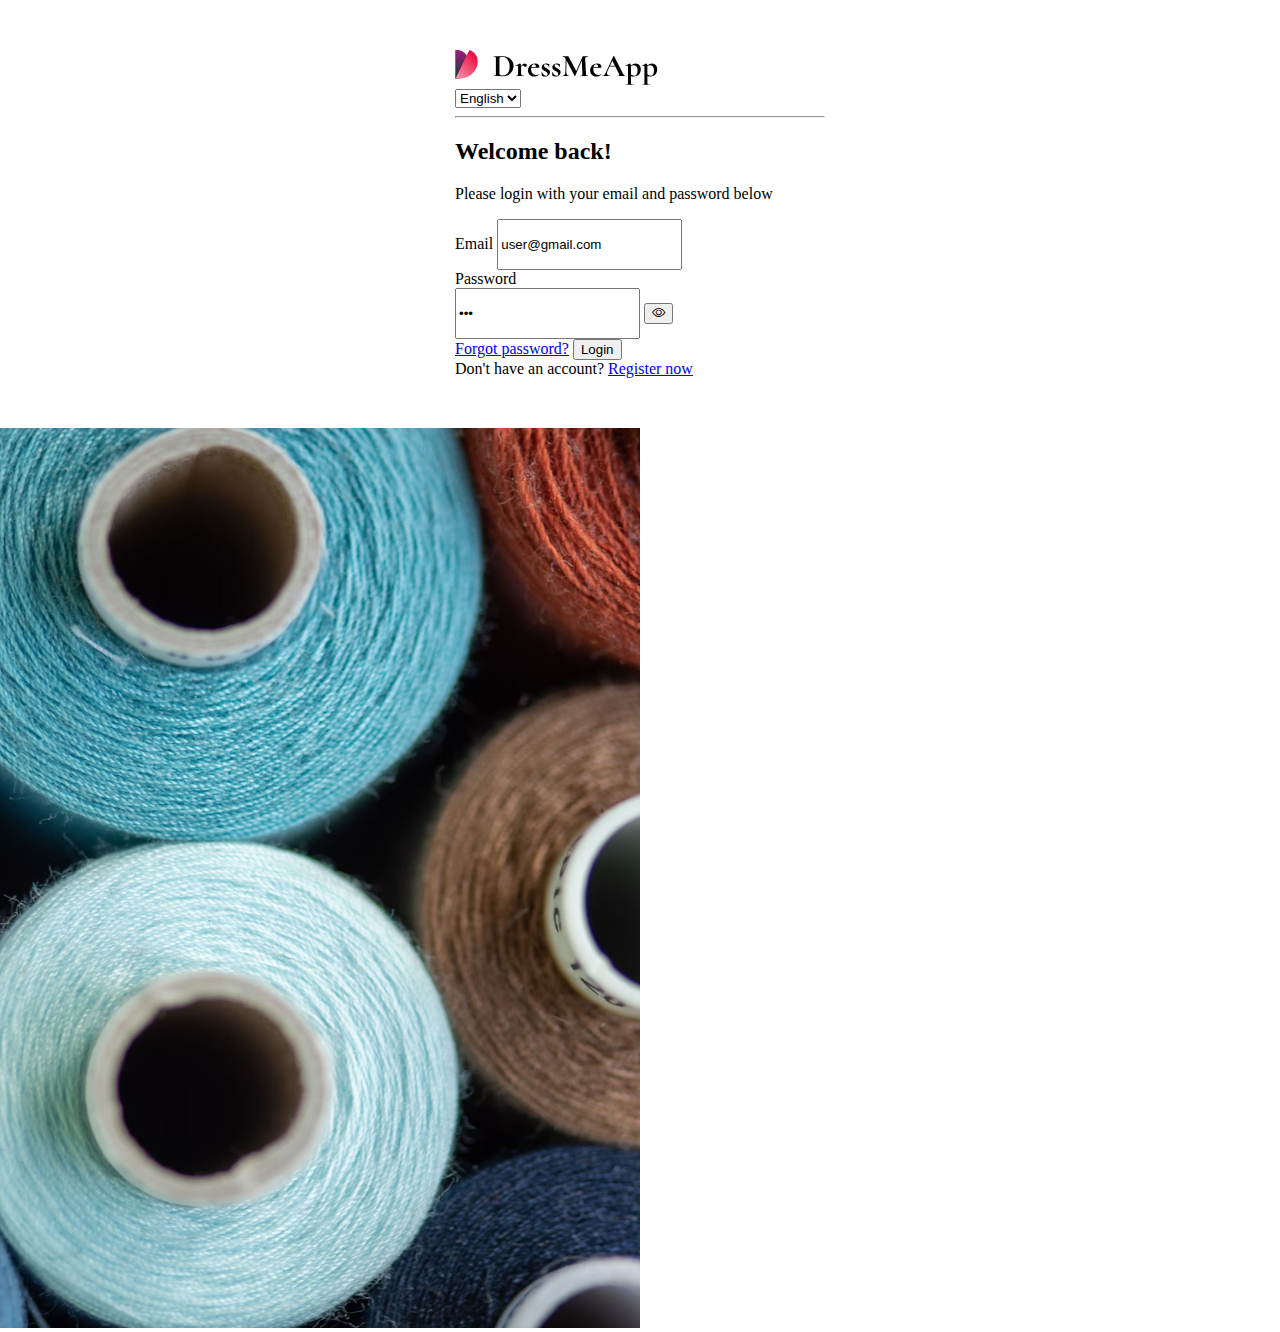
==== index.html @ f340aedc "Add object-fit property to image container for better responsiveness" ====
<!DOCTYPE html>
<html lang="en">
  <head>
    <meta charset="utf-8" />
    <meta name="viewport" content="width=device-width, initial-scale=1" />
    <link rel="icon" type="image/x-icon" href="./assets/image/logo-auth-mobile.svg" />
    <title>DressMeApp</title>
    <link
      href="https://cdn.jsdelivr.net/npm/bootstrap@5.2.3/dist/css/bootstrap.min.css"
      rel="stylesheet"
      integrity="sha384-rbsA2VBKQhggwzxH7pPCaAqO46MgnOM80zW1RWuH61DGLwZJEdK2Kadq2F9CUG65"
      crossorigin="anonymous"
    />
    <link rel="stylesheet" href="https://cdn.jsdelivr.net/npm/bootstrap-icons@1.11.0/font/bootstrap-icons.css" />
    <style>
      body {
        background-color: #ffffff;
        height: 100vh;
        margin: 0;
        overflow: hidden;
      }
      .login-container {
        max-width: 370px;
        margin: 50px auto;
        width: 100%;
      }
      .img-container {
        width: 50vw;
        height: 100vh;
        object-fit: cover;
      }
      .input {
        height: 45px;
      }
    </style>
  </head>
  <body>
    <div class="container-fluid">
      <div class="row">
        <!-- section1: form login -->
        <div class="col">
          <div class="login-container">
            <div class="d-flex mb-5 justify-content-between">
              <img src="./assets/image/logo-auth.svg" alt="" />
              <div class="" style="width: 84px">
                <select class="form-select">
                  <option selected value="1">English</option>
                  <option value="2">Italiano</option>
                </select>
              </div>
            </div>
            <hr />
            <h2 class="mt-5 mb-2 fw-bold">Welcome back!</h2>
            <p class="mb-4">Please login with your email and password below</p>
            <form id="loginForm">
              <div class="mb-3">
                <label for="email" class="form-label fw-bold">Email</label>
                <input type="email" value="user@gmail.com" class="form-control input" id="email" required />
              </div>
              <div class="mb-2">
                <label for="password" class="form-label fw-bold">Password</label>
                <div class="input-group">
                  <input
                    type="password"
                    value="123"
                    class="form-control input border border-end-0"
                    id="password"
                    required
                  />
                  <button class="btn border border-start-0" type="button" id="togglePassword">
                    <i class="bi bi-eye" id="toggleIcon"></i>
                  </button>
                </div>
              </div>
              <a href="#" class="forgot-password fw-bold text-decoration-none">Forgot password?</a>
              <div id="warning" class="text-danger mt-2" style="display: none">Invalid email or password</div>
              <button type="submit" class="btn btn-primary w-100 mt-4 p-2 rounded-3 fw-bold">Login</button>
            </form>
            <div class="mt-5">
              <span class="text-muted">Don't have an account? </span>
              <a href="#" class="fw-bold">Register now</a>
            </div>
          </div>
        </div>
        <!-- section 2: img login -->
        <div class="col">
          <img src="/assets/image/banner-login.png" class="img-container" />
        </div>
      </div>
    </div>

    <script
      src="https://cdn.jsdelivr.net/npm/bootstrap@5.2.3/dist/js/bootstrap.bundle.min.js"
      integrity="sha384-kenU1KFdBIe4zVF0s0G1M5b4hcpxyD9F7jL+jjXkk+Q2h455rYXK/7HAuoJl+0I4"
      crossorigin="anonymous"
    ></script>
    <script>
      document.getElementById('loginForm').addEventListener('submit', function (event) {
        event.preventDefault();
        const email = document.getElementById('email').value;
        const password = document.getElementById('password').value;
        const validEmail = 'user@gmail.com';
        const validPassword = '123';

        if (email === validEmail && password === validPassword) {
          window.location.href = '/pages/customers.html';
        } else {
          document.getElementById('warning').style.display = 'block';
        }
      });

      document.getElementById('togglePassword').addEventListener('click', function () {
        const passwordField = document.getElementById('password');
        const toggleIcon = document.getElementById('toggleIcon');
        if (passwordField.type === 'password') {
          passwordField.type = 'text';
          toggleIcon.classList.remove('bi-eye');
          toggleIcon.classList.add('bi-eye-slash');
        } else {
          passwordField.type = 'password';
          toggleIcon.classList.remove('bi-eye-slash');
          toggleIcon.classList.add('bi-eye');
        }
      });
    </script>
  </body>
</html>
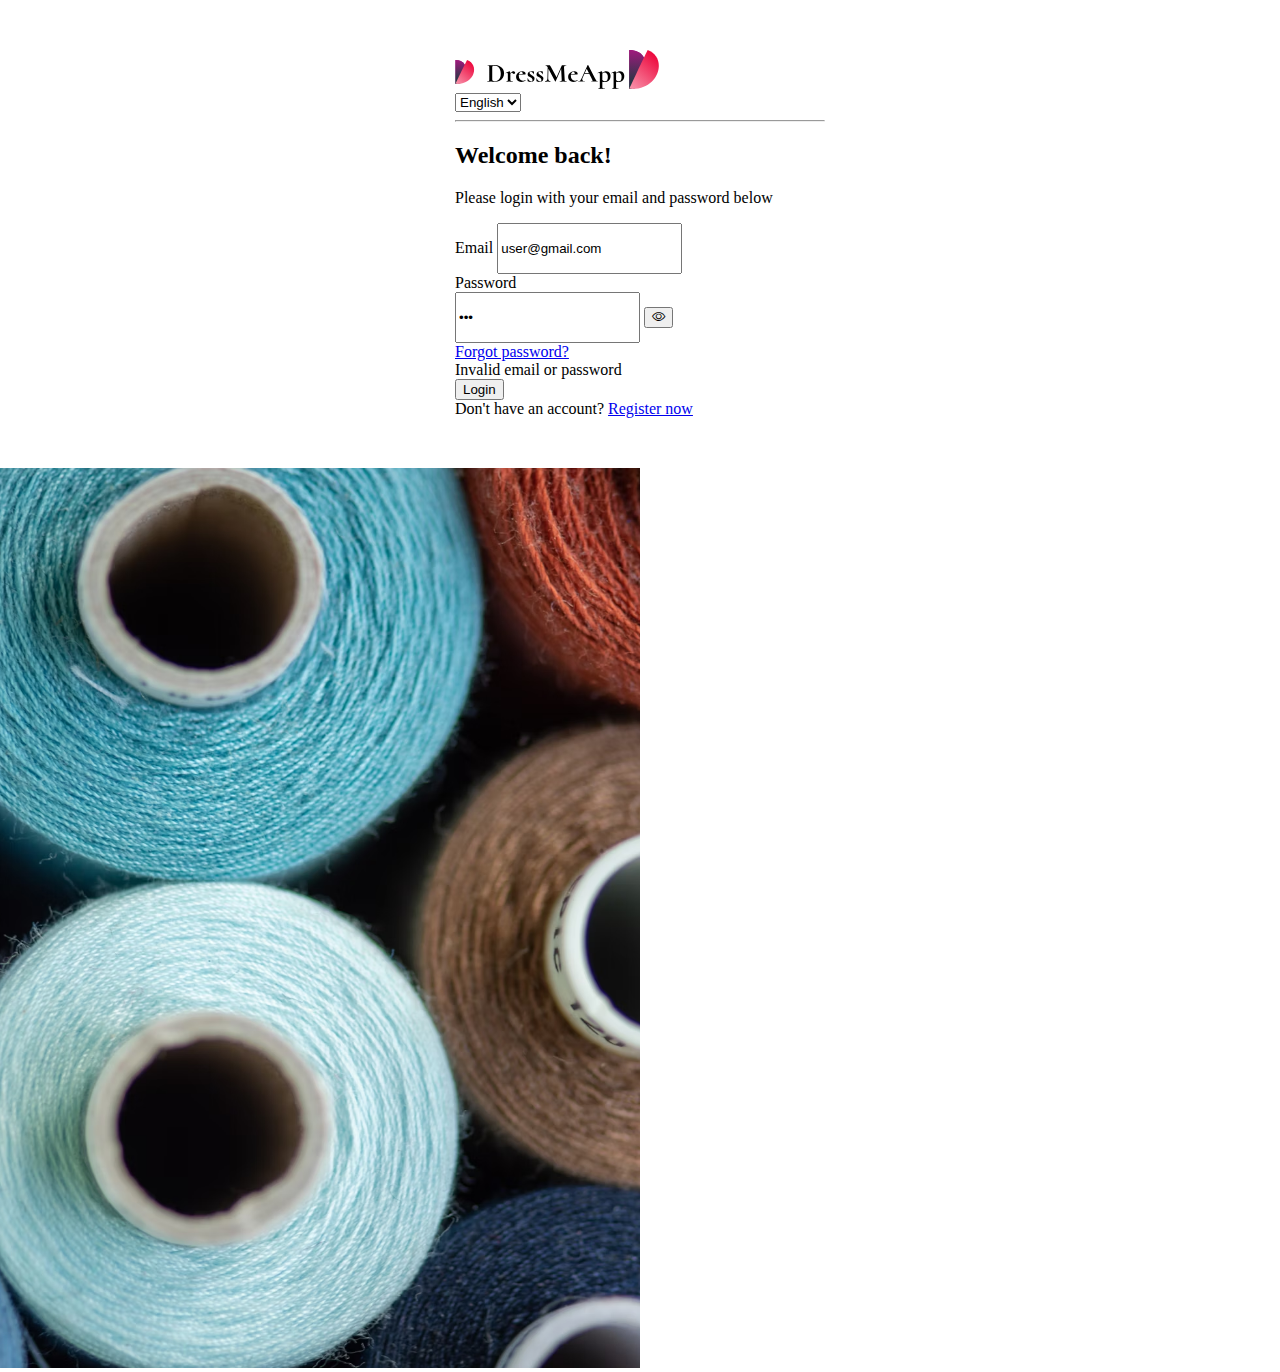
==== commit 38b4efa4: "Refactor login and customer pages with improved styling and structure" ====
--- a/index.html
+++ b/index.html
@@ -12,36 +12,17 @@
       crossorigin="anonymous"
     />
     <link rel="stylesheet" href="https://cdn.jsdelivr.net/npm/bootstrap-icons@1.11.0/font/bootstrap-icons.css" />
-    <style>
-      body {
-        background-color: #ffffff;
-        height: 100vh;
-        margin: 0;
-        overflow: hidden;
-      }
-      .login-container {
-        max-width: 370px;
-        margin: 50px auto;
-        width: 100%;
-      }
-      .img-container {
-        width: 50vw;
-        height: 100vh;
-        object-fit: cover;
-      }
-      .input {
-        height: 45px;
-      }
-    </style>
+    <link rel="stylesheet" href="./assets/style/login.css" />
   </head>
   <body>
     <div class="container-fluid">
       <div class="row">
         <!-- section1: form login -->
-        <div class="col">
+        <div class="col-12 col-md-6">
           <div class="login-container">
             <div class="d-flex mb-5 justify-content-between">
-              <img src="./assets/image/logo-auth.svg" alt="" />
+              <img src="./assets/image/logo-auth.svg" alt="logo" style="width: 170px" class="d-none d-md-block" />
+              <img src="./assets/image/logo-auth-mobile.svg" alt="logo" style="width: 30px" class="d-md-none d-block" />
               <div class="" style="width: 84px">
                 <select class="form-select">
                   <option selected value="1">English</option>
@@ -49,9 +30,9 @@
                 </select>
               </div>
             </div>
-            <hr />
-            <h2 class="mt-5 mb-2 fw-bold">Welcome back!</h2>
-            <p class="mb-4">Please login with your email and password below</p>
+            <hr class="d-none d-md-block" />
+            <h2 class="mt-5 mb-2 fw-bold text-center text-md-start">Welcome back!</h2>
+            <p class="mb-4 text-center text-md-start">Please login with your email and password below</p>
             <form id="loginForm">
               <div class="mb-3">
                 <label for="email" class="form-label fw-bold">Email</label>
@@ -73,7 +54,7 @@
                 </div>
               </div>
               <a href="#" class="forgot-password fw-bold text-decoration-none">Forgot password?</a>
-              <div id="warning" class="text-danger mt-2" style="display: none">Invalid email or password</div>
+              <div id="warning" class="text-danger mt-2 d-none">Invalid email or password</div>
               <button type="submit" class="btn btn-primary w-100 mt-4 p-2 rounded-3 fw-bold">Login</button>
             </form>
             <div class="mt-5">
@@ -83,7 +64,7 @@
           </div>
         </div>
         <!-- section 2: img login -->
-        <div class="col">
+        <div class="col-12 col-md-6 d-none d-md-block">
           <img src="/assets/image/banner-login.png" class="img-container" />
         </div>
       </div>
--- a/assets/style/login.css
+++ b/assets/style/login.css
@@ -0,0 +1,23 @@
+body {
+  background-color: #ffffff;
+  height: 100vh;
+  margin: 0;
+  overflow: hidden;
+}
+.login-container {
+  max-width: 370px;
+  margin: 50px auto;
+  width: 100%;
+}
+.img-container {
+  object-fit: cover;
+}
+.input {
+  height: 45px;
+}
+@media (min-width: 768px) {
+  .img-container {
+    width: 50vw;
+    height: 100vh;
+  }
+}
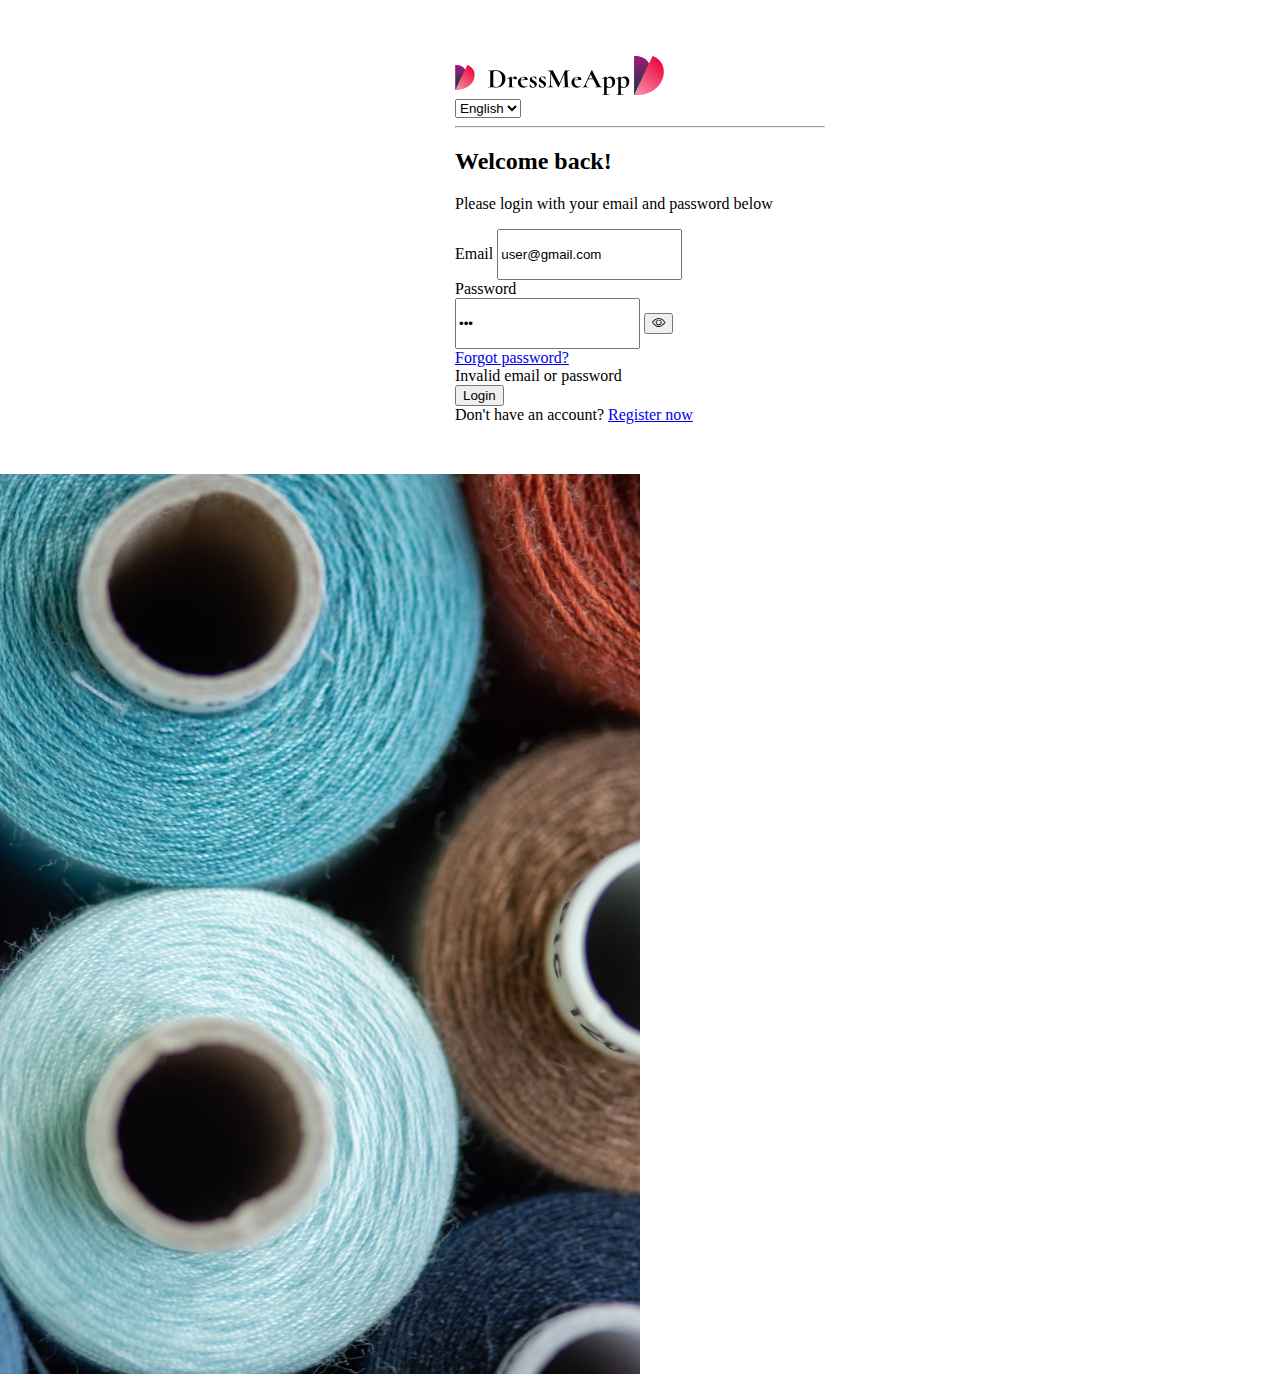
==== commit 43637bf6: "Improve login page layout with updated styling and better alignment" ====
--- a/index.html
+++ b/index.html
@@ -18,19 +18,19 @@
     <div class="container-fluid">
       <div class="row">
         <!-- section1: form login -->
-        <div class="col-12 col-md-6">
+        <div class="col-12 col-md-6 px-4">
           <div class="login-container">
-            <div class="d-flex mb-5 justify-content-between">
-              <img src="./assets/image/logo-auth.svg" alt="logo" style="width: 170px" class="d-none d-md-block" />
+            <div class="d-flex mb-5 justify-content-between align-items-center" style="margin-top: 56px">
+              <img src="./assets/image/logo-auth.svg" alt="logo" style="width: 175px" class="d-none d-md-block" />
               <img src="./assets/image/logo-auth-mobile.svg" alt="logo" style="width: 30px" class="d-md-none d-block" />
-              <div class="" style="width: 84px">
+              <div class="" style="width: 94px">
                 <select class="form-select">
                   <option selected value="1">English</option>
                   <option value="2">Italiano</option>
                 </select>
               </div>
             </div>
-            <hr class="d-none d-md-block" />
+            <hr class="d-none d-md-block" style="color: rgb(176, 176, 176)" />
             <h2 class="mt-5 mb-2 fw-bold text-center text-md-start">Welcome back!</h2>
             <p class="mb-4 text-center text-md-start">Please login with your email and password below</p>
             <form id="loginForm">
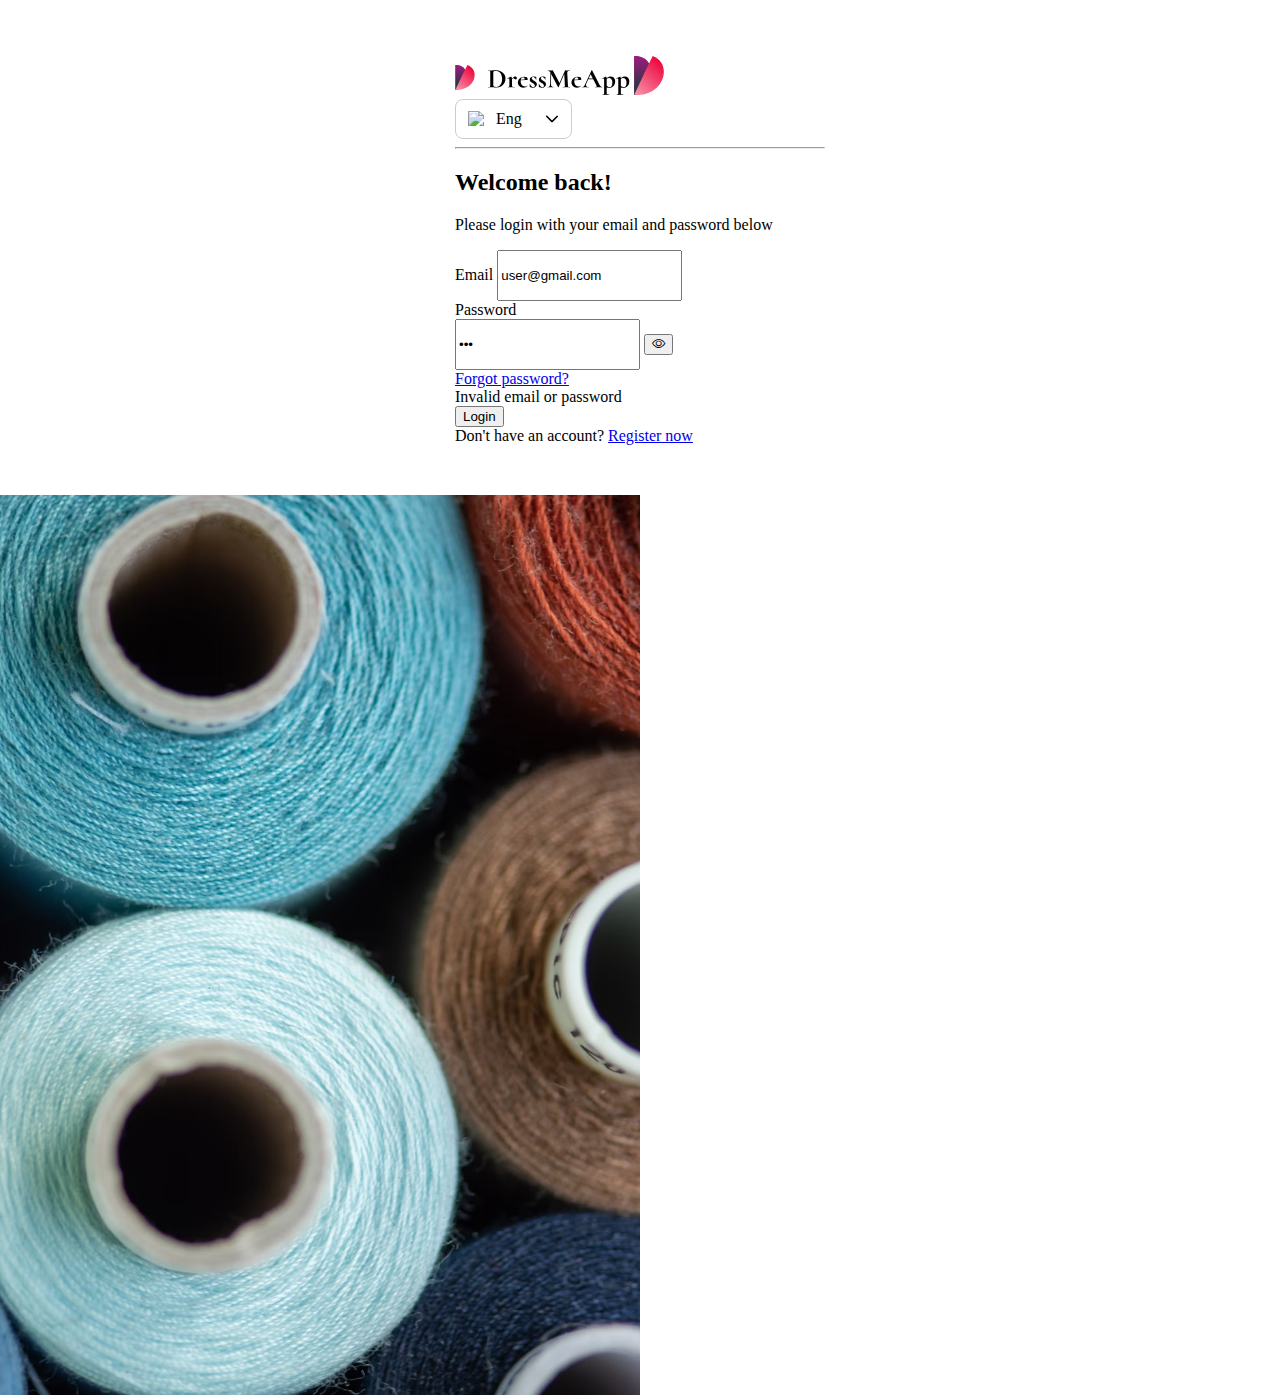
==== commit ac716a08: "implement custom select dropdown" ====
--- a/index.html
+++ b/index.html
@@ -23,11 +23,25 @@
             <div class="d-flex mb-5 justify-content-between align-items-center" style="margin-top: 56px">
               <img src="./assets/image/logo-auth.svg" alt="logo" style="width: 175px" class="d-none d-md-block" />
               <img src="./assets/image/logo-auth-mobile.svg" alt="logo" style="width: 30px" class="d-md-none d-block" />
-              <div class="" style="width: 94px">
-                <select class="form-select">
-                  <option selected value="1">English</option>
-                  <option value="2">Italiano</option>
-                </select>
+              <!-- select box -->
+              <div class="custom-select">
+                <div class="select-box" onclick="toggleOptions('flagSelect')">
+                  <div class="select-content">
+                    <img src="https://flagcdn.com/w20/us.png" class="flag" alt="US flag" />
+                    <span>Eng</span>
+                  </div>
+                  <img src="./assets/image/arrow-bot.svg" />
+                </div>
+                <div class="options" id="flagSelect">
+                  <div class="option" onclick="selectOption(this, 'flagSelect')">
+                    <img src="https://flagcdn.com/w20/us.png" class="flag" alt="US flag" />
+                    <span>English</span>
+                  </div>
+                  <div class="option" onclick="selectOption(this, 'flagSelect')">
+                    <img src="https://flagcdn.com/w20/it.png" class="flag" alt="Italy flag" />
+                    <span>Italiano</span>
+                  </div>
+                </div>
               </div>
             </div>
             <hr class="d-none d-md-block" style="color: rgb(176, 176, 176)" />
@@ -104,5 +118,40 @@
         }
       });
     </script>
+    <script>
+      function toggleOptions(id) {
+        const options = document.getElementById(id);
+        const allOptions = document.querySelectorAll('.options');
+
+        // Close all other option lists
+        allOptions.forEach((opt) => {
+          if (opt.id !== id) {
+            opt.style.display = 'none';
+          }
+        });
+
+        // Toggle current options
+        options.style.display = options.style.display === 'block' ? 'none' : 'block';
+      }
+
+      function selectOption(option, selectId) {
+        const select = document.querySelector(`#${selectId}`);
+        const selectBox = select.previousElementSibling;
+        const content = selectBox.querySelector('.select-content');
+        content.innerHTML =
+          option.querySelector('img').outerHTML + option.querySelector('span').textContent.substring(0, 3);
+        select.style.display = 'none';
+      }
+
+      // Close options when clicking outside
+      document.addEventListener('click', function (e) {
+        const selects = document.querySelectorAll('.custom-select');
+        selects.forEach((select) => {
+          if (!select.contains(e.target)) {
+            select.querySelector('.options').style.display = 'none';
+          }
+        });
+      });
+    </script>
   </body>
 </html>
--- a/assets/style/login.css
+++ b/assets/style/login.css
@@ -21,3 +21,55 @@
     height: 100vh;
   }
 }
+
+.custom-select {
+  position: relative;
+  width: 117px;
+}
+
+.select-box {
+  display: flex;
+  align-items: center;
+  justify-content: space-between;
+  padding: 10px 12px;
+  border: 1px solid #ccc;
+  border-radius: 8px;
+  cursor: pointer;
+}
+
+.select-content {
+  display: flex;
+  align-items: center;
+}
+
+.options {
+  position: absolute;
+  top: 100%;
+  left: 0;
+  right: 0;
+  background: white;
+  box-shadow: 0 0 10px rgba(0, 0, 0, 0.1);
+  border-radius: 8px;
+  margin-top: 4px;
+  padding: 10px 0;
+  display: none;
+  z-index: 1000;
+}
+
+.option {
+  display: flex;
+  align-items: center;
+  padding: 10px 12px;
+  cursor: pointer;
+}
+
+.option:hover {
+  background: #f5f5f5;
+}
+
+.flag {
+  width: 20px;
+  height: 15px;
+  margin-right: 8px;
+  object-fit: cover;
+}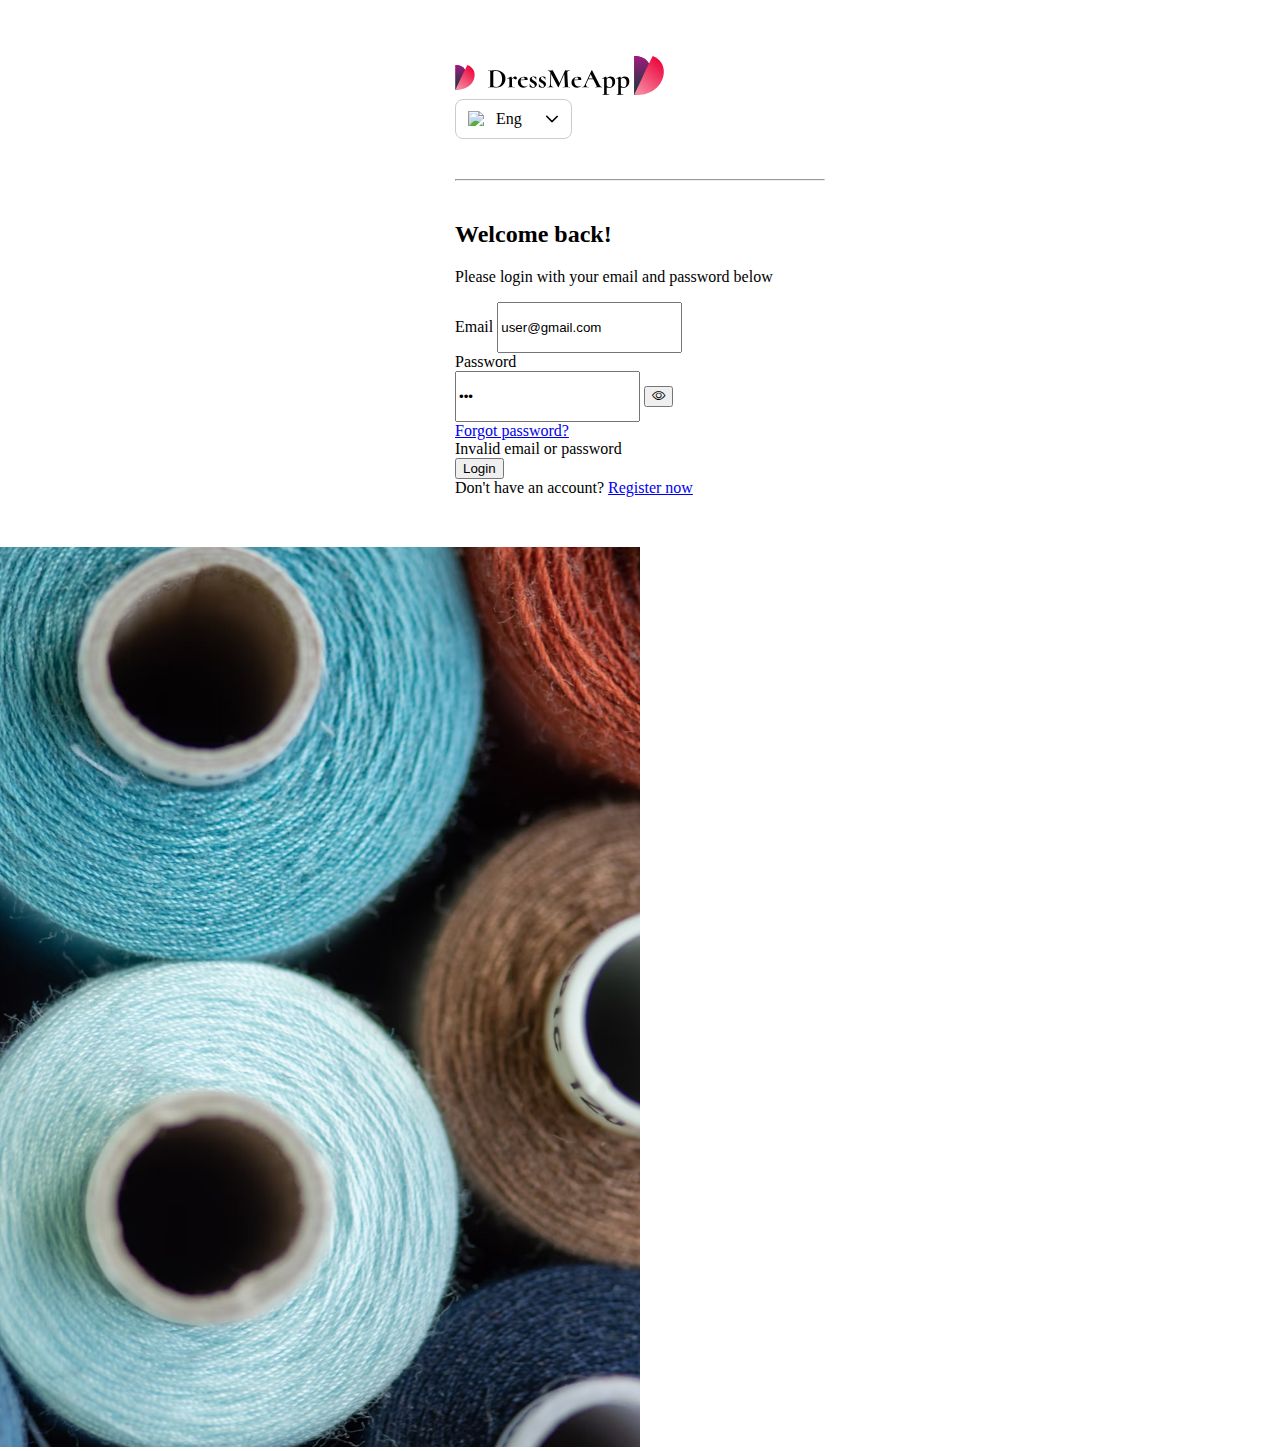
==== commit 45af5533: "Enhance login page styling with improved spacing and alignment" ====
--- a/index.html
+++ b/index.html
@@ -20,7 +20,10 @@
         <!-- section1: form login -->
         <div class="col-12 col-md-6 px-4">
           <div class="login-container">
-            <div class="d-flex mb-5 justify-content-between align-items-center" style="margin-top: 56px">
+            <div
+              class="d-flex justify-content-between align-items-center"
+              style="margin-top: 56px; margin-bottom: 40px"
+            >
               <img src="./assets/image/logo-auth.svg" alt="logo" style="width: 175px" class="d-none d-md-block" />
               <img src="./assets/image/logo-auth-mobile.svg" alt="logo" style="width: 30px" class="d-md-none d-block" />
               <!-- select box -->
@@ -45,7 +48,7 @@
               </div>
             </div>
             <hr class="d-none d-md-block" style="color: rgb(176, 176, 176)" />
-            <h2 class="mt-5 mb-2 fw-bold text-center text-md-start">Welcome back!</h2>
+            <h2 class="mb-2 fw-bold text-center text-md-start" style="margin-top: 40px">Welcome back!</h2>
             <p class="mb-4 text-center text-md-start">Please login with your email and password below</p>
             <form id="loginForm">
               <div class="mb-3">
@@ -72,7 +75,7 @@
               <button type="submit" class="btn btn-primary w-100 mt-4 p-2 rounded-3 fw-bold">Login</button>
             </form>
             <div class="mt-5">
-              <span class="text-muted">Don't have an account? </span>
+              <span>Don't have an account? </span>
               <a href="#" class="fw-bold">Register now</a>
             </div>
           </div>
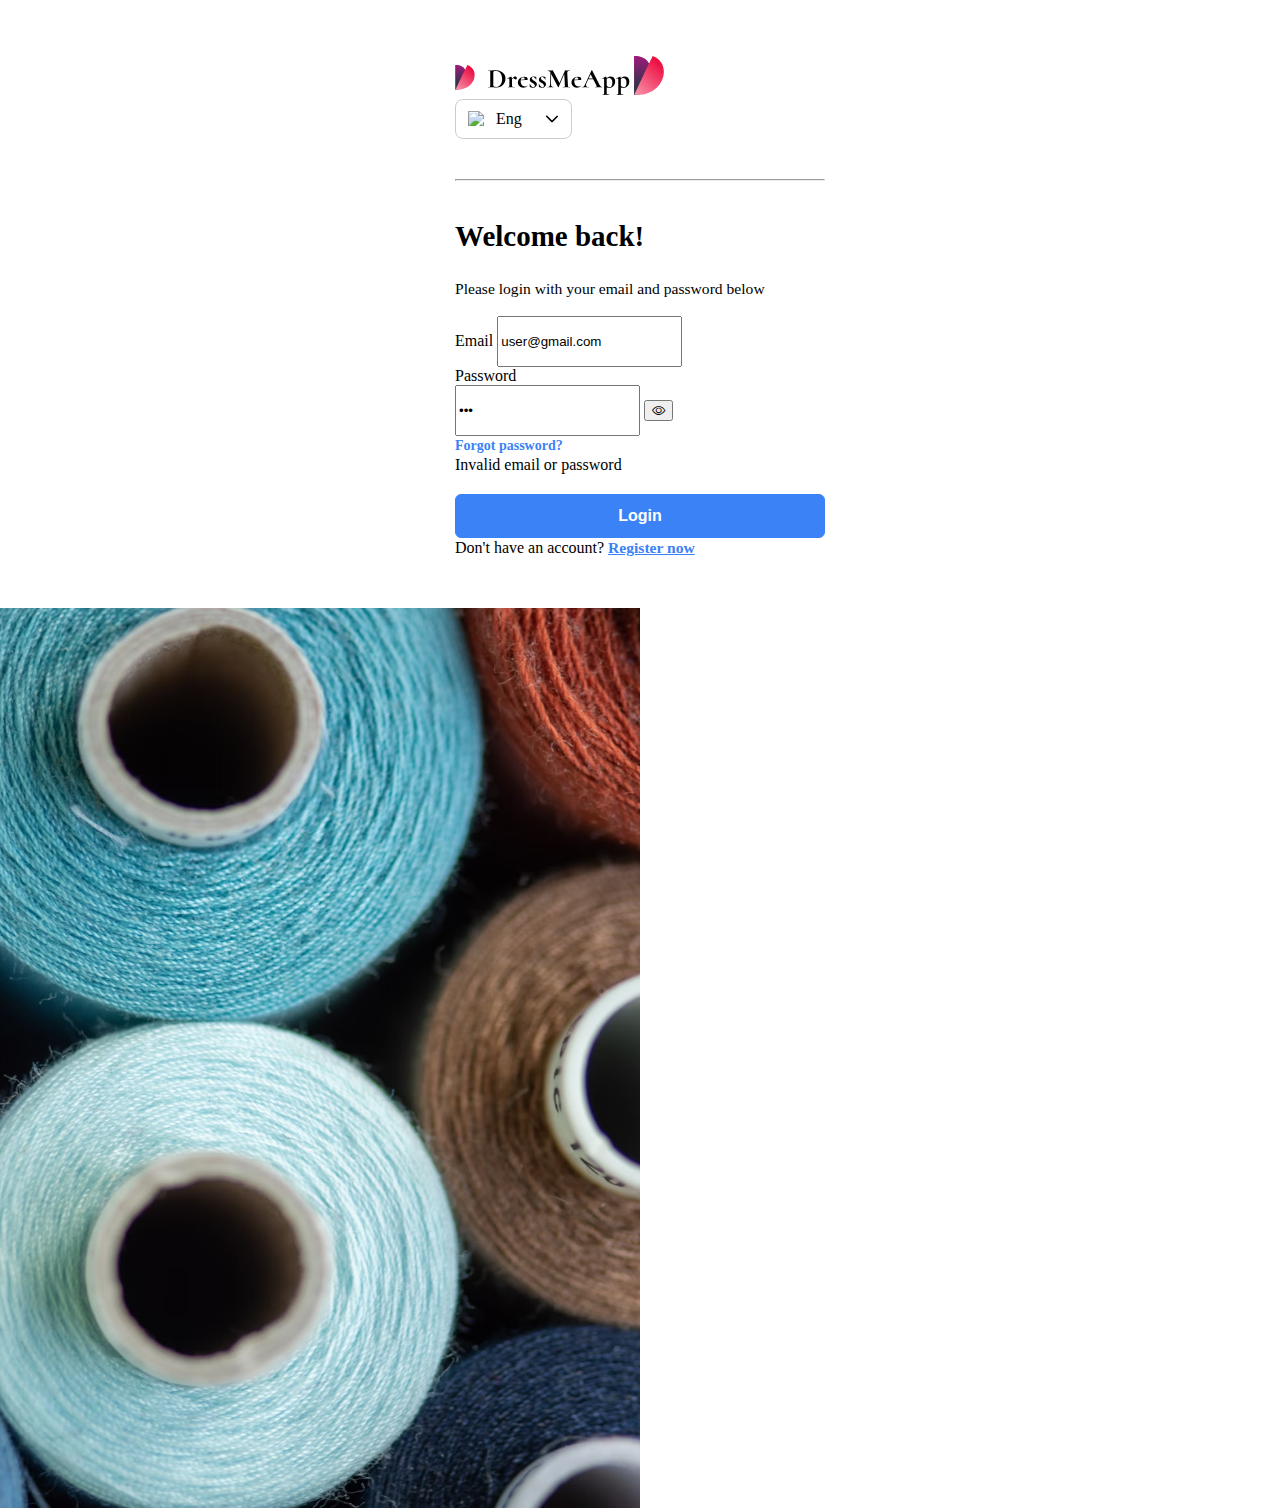
==== commit 99584393: "Update login page styles" ====
--- a/index.html
+++ b/index.html
@@ -48,8 +48,10 @@
               </div>
             </div>
             <hr class="d-none d-md-block" style="color: rgb(176, 176, 176)" />
-            <h2 class="mb-2 fw-bold text-center text-md-start" style="margin-top: 40px">Welcome back!</h2>
-            <p class="mb-4 text-center text-md-start">Please login with your email and password below</p>
+            <div class="mb-4 text-center text-md-start" style="margin-top: 39px">
+              <h2 class="mb-2 title">Welcome back!</h2>
+              <p class="subtitle">Please login with your email and password below</p>
+            </div>
             <form id="loginForm">
               <div class="mb-3">
                 <label for="email" class="form-label fw-bold">Email</label>
@@ -70,13 +72,13 @@
                   </button>
                 </div>
               </div>
-              <a href="#" class="forgot-password fw-bold text-decoration-none">Forgot password?</a>
+              <a href="#" class="forgot-password">Forgot password?</a>
               <div id="warning" class="text-danger mt-2 d-none">Invalid email or password</div>
-              <button type="submit" class="btn btn-primary w-100 mt-4 p-2 rounded-3 fw-bold">Login</button>
+              <button type="submit" class="btn-login">Login</button>
             </form>
             <div class="mt-5">
               <span>Don't have an account? </span>
-              <a href="#" class="fw-bold">Register now</a>
+              <a href="#" class="register-now">Register now</a>
             </div>
           </div>
         </div>
@@ -92,69 +94,6 @@
       integrity="sha384-kenU1KFdBIe4zVF0s0G1M5b4hcpxyD9F7jL+jjXkk+Q2h455rYXK/7HAuoJl+0I4"
       crossorigin="anonymous"
     ></script>
-    <script>
-      document.getElementById('loginForm').addEventListener('submit', function (event) {
-        event.preventDefault();
-        const email = document.getElementById('email').value;
-        const password = document.getElementById('password').value;
-        const validEmail = 'user@gmail.com';
-        const validPassword = '123';
-
-        if (email === validEmail && password === validPassword) {
-          window.location.href = '/pages/customers.html';
-        } else {
-          document.getElementById('warning').style.display = 'block';
-        }
-      });
-
-      document.getElementById('togglePassword').addEventListener('click', function () {
-        const passwordField = document.getElementById('password');
-        const toggleIcon = document.getElementById('toggleIcon');
-        if (passwordField.type === 'password') {
-          passwordField.type = 'text';
-          toggleIcon.classList.remove('bi-eye');
-          toggleIcon.classList.add('bi-eye-slash');
-        } else {
-          passwordField.type = 'password';
-          toggleIcon.classList.remove('bi-eye-slash');
-          toggleIcon.classList.add('bi-eye');
-        }
-      });
-    </script>
-    <script>
-      function toggleOptions(id) {
-        const options = document.getElementById(id);
-        const allOptions = document.querySelectorAll('.options');
-
-        // Close all other option lists
-        allOptions.forEach((opt) => {
-          if (opt.id !== id) {
-            opt.style.display = 'none';
-          }
-        });
-
-        // Toggle current options
-        options.style.display = options.style.display === 'block' ? 'none' : 'block';
-      }
-
-      function selectOption(option, selectId) {
-        const select = document.querySelector(`#${selectId}`);
-        const selectBox = select.previousElementSibling;
-        const content = selectBox.querySelector('.select-content');
-        content.innerHTML =
-          option.querySelector('img').outerHTML + option.querySelector('span').textContent.substring(0, 3);
-        select.style.display = 'none';
-      }
-
-      // Close options when clicking outside
-      document.addEventListener('click', function (e) {
-        const selects = document.querySelectorAll('.custom-select');
-        selects.forEach((select) => {
-          if (!select.contains(e.target)) {
-            select.querySelector('.options').style.display = 'none';
-          }
-        });
-      });
-    </script>
+    <script src="./index.js"></script>
   </body>
 </html>
--- a/assets/style/login.css
+++ b/assets/style/login.css
@@ -72,4 +72,49 @@
   height: 15px;
   margin-right: 8px;
   object-fit: cover;
-}+}
+
+.title {
+  font-size: 29px;
+  font-weight: 700;
+}
+
+.subtitle {
+  font-size: 0.975rem;
+  line-height: 150%;
+}
+
+.forgot-password {
+  color: rgb(59 130 246);
+  line-height: 1.25rem;
+  font-size: 0.875rem;
+  font-weight: 600;
+  text-decoration: none;
+}
+
+.register-now {
+  color: rgb(59 130 246);
+  line-height: 1.25rem;
+  font-size: 0.975rem;
+  font-weight: 600;
+}
+
+.btn-login {
+  width: 100%;
+  margin-top: 20px;
+  user-select: none;
+  vertical-align: bottom;
+  text-align: center;
+  overflow: hidden;
+  position: relative;
+  color: #fff;
+  background: #3b82f6;
+  border: 1px solid #3b82f6;
+  padding: 0.75rem 1.25rem;
+  font-size: 1rem;
+  transition: background-color 0.2s, color 0.2s, border-color 0.2s, box-shadow 0.2s;
+  border-radius: 6px;
+  outline-color: transparent;
+  font-weight: 700;
+  transition-duration: 0.2s;
+}
